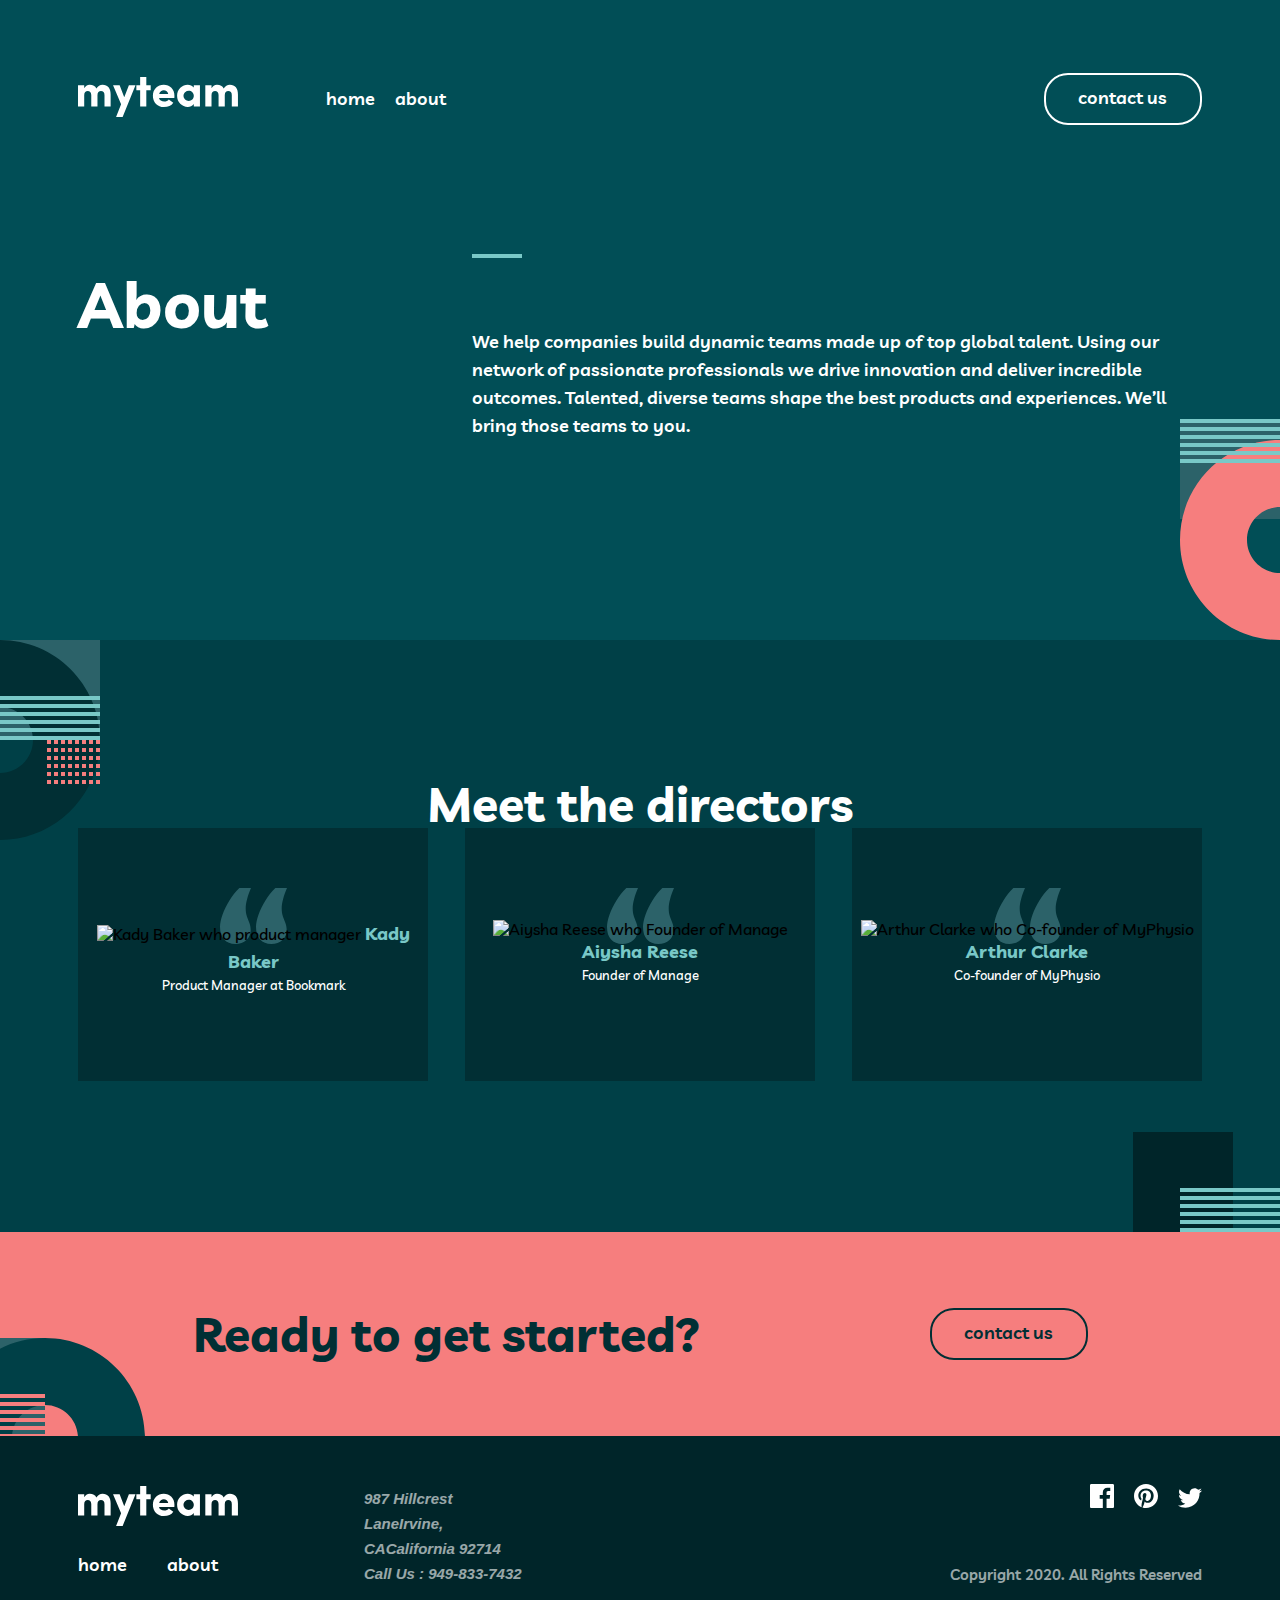
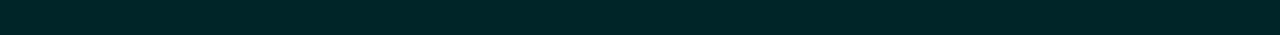
==== about.html @ ff675534 "bg-image complete and add about page" ====
<!DOCTYPE html>
<html lang="en">
	<head>
		<meta charset="UTF-8" />
		<meta http-equiv="X-UA-Compatible" content="IE=edge" />
		<meta name="viewport" content="width=device-width, initial-scale=1.0" />
		<link rel="stylesheet" href="./css/main.css" />
		<title>About</title>
	</head>
	<body>
		<!-- HEADER -->

		<header class="site-header">
			<div class="container">
				<div class="header">
					<a href="#link" class="header-logo-link"
						><img
							src="./images/myteam.svg"
							width="160"
							height="40"
							alt="Site logo" /></a
					><img
						class="burger"
						src="./images/humburger.svg"
						alt="humburger"
					/><img
						class="closeMenu"
						src="./images/close-menu.svg"
						alt="close-menu"
					/>
					<div class="list-wrapper">
						<ul class="header-list toggle">
							<li class="header-item">
								<a class="link" href="./index.html" class="header-link-item">home </a>
							</li>
							<li class="header-item">
								<a class="link" href="./about.html" class="header-link-item">about </a>
							</li>
						</ul>
						<a href="#link" class="btn header-contact toggle">contact us</a>
					</div>
				</div>
			</div>
		</header>

		<!-- MAIN -->

		<main class="site-main">
			<section class="hero-section about__hero-section">
				<div class="container">
					<div class="hero about__hero">
						<h1 class="hero-title about__hero-title">About</h1>
						<div class="blok-text about__blok-text">
							<span class="line"></span>
							<p class="text about-text">
								We help companies build dynamic teams made up of top global talent. Using our network of passionate professionals we drive innovation and deliver incredible outcomes. Talented, diverse teams shape the best products and experiences. We’ll bring those teams to you.
							</p>
						</div>
					</div>
				</div>
			</section>
   <section class="contact-section about__contact-section">
				<div class="container">
					<div class="contact">
						<div class="contact__title">
							<h2>
								Meet the directors
							</h2>
						</div>
						<ul class="contact__list about__contact-list">
							<li class="contact__item about__contact-item">
								<img
									src="./images/oval.svg"
									width="62"
									height="62"
									alt="Kady Baker who product manager"
									class="contact__img"
								/>
								<strong class="contact__name">Kady Baker </strong>
								<p class="contact__subtext">Product Manager at Bookmark</p>
							</li>
							<li class="contact__item about__contact-item">
								<img
									src="./images/oval-1.svg"
									width="62"
									height="62"
									alt="Aiysha Reese who Founder of Manage"
									class="contact__img"
								/>
								<strong class="contact__name">Aiysha Reese </strong>
								<p class="contact__subtext">Founder of Manage</p>
							</li>
							<li class="contact__item about__contact-item">
								<img
									src="./images/oval-2.svg"
									width="62"
									height="62"
									alt="Arthur Clarke who Co-founder of MyPhysio"
									class="contact__img"
								/>
								<strong class="contact__name">Arthur Clarke</strong>
								<p class="contact__subtext">Co-founder of MyPhysio</p>
							</li>
						</ul>
					</div>
				</div>
			</section>
			<!-- <section class="team-section">
				<div class="container">
					<div class="team">
						<div class="team__top"><span class="line"></span></div>
						<div class="team__content">
							<div class="team__title">
								<h2>Build & manage distributed teams like no one else.</h2>
							</div>
							<ul class="team__list">
								<li class="team__item">
									<h3>Experienced Individuals</h3>
									<p>
										Our network is made up of highly experienced professionals
										who are passionate about what they do.
									</p>
								</li>
								<li class="team__item">
									<h3>Easy to Implement</h3>
									<p>
										Our processes have been refined over years of implementation
										meaning our teams always deliver.
									</p>
								</li>
								<li class="team__item">
									<h3>Enhanced Productivity</h3>
									<p>
										Our customized platform with in-built analytics helps you
										manage your distributed teams.
									</p>
								</li>
							</ul>
						</div>
					</div>
				</div>
			</section> -->
			
			<section class="aside-section">
				<div class="container">
					<div class="aside">
						<h2 class="aside__title">Ready to get started?</h2>
						<a href="#link" class="btn-black aside__btn">contact us</a>
					</div>
				</div>
			</section>
		</main>

		<!-- FOOTER -->

		<footer class="site-footer">
			<div class="container">
				<div class="footer">
					<div class="footer__content">
						<div class="footer__logotip-wrapper">
							<img
								src="./images/myteam.svg"
								alt="Footer logo"
								class="footer-logo"
							/>
							<div class="footer__p-wrapper">
								<a class="link" href="#link">home</a>
								<a class="link" href="#link">about</a>
							</div>
						</div>
						<address>
							987 Hillcrest LaneIrvine, <br />
							CACalifornia 92714 <br />
							Call Us :
							<a href="tel: +949-833-7432">949-833-7432</a>
						</address>
					</div>

					<div class="footer__logo">
						<div class="logo__wrapper">
							<a href="#link" class="logo-link">
								<svg
									width="24"
									height="24"
									viewBox="0 0 24 24"
									xmlns="http://www.w3.org/2000/svg"
								>
									<path
										d="M22.675 0H1.325C0.593 0 0 0.593 0 1.325V22.676C0 23.407 0.593 24 1.325 24H12.82V14.706H9.692V11.084H12.82V8.413C12.82 5.313 14.713 3.625 17.479 3.625C18.804 3.625 19.942 3.724 20.274 3.768V7.008L18.356 7.009C16.852 7.009 16.561 7.724 16.561 8.772V11.085H20.148L19.681 14.707H16.561V24H22.677C23.407 24 24 23.407 24 22.675V1.325C24 0.593 23.407 0 22.675 0Z"
										fill="white"
									/>
								</svg>
							</a>
							<a href="#link" class="logo-link">
								<svg
									width="24"
									height="24"
									viewBox="0 0 24 24"
									xmlns="http://www.w3.org/2000/svg"
								>
									<path
										d="M12 0C5.373 0 0 5.372 0 12C0 17.084 3.163 21.426 7.627 23.174C7.522 22.225 7.427 20.769 7.669 19.733C7.887 18.796 9.076 13.768 9.076 13.768C9.076 13.768 8.717 13.049 8.717 11.986C8.717 10.318 9.684 9.072 10.888 9.072C11.911 9.072 12.406 9.841 12.406 10.762C12.406 11.791 11.751 13.33 11.412 14.757C11.129 15.951 12.011 16.926 13.189 16.926C15.322 16.926 16.961 14.677 16.961 11.431C16.961 8.558 14.897 6.549 11.949 6.549C8.535 6.549 6.531 9.11 6.531 11.756C6.531 12.787 6.928 13.894 7.424 14.494C7.522 14.613 7.536 14.718 7.507 14.839L7.174 16.199C7.121 16.419 7 16.466 6.772 16.36C5.273 15.662 4.336 13.471 4.336 11.711C4.336 7.926 7.086 4.449 12.265 4.449C16.428 4.449 19.663 7.416 19.663 11.38C19.663 15.516 17.056 18.844 13.436 18.844C12.22 18.844 11.077 18.213 10.686 17.466L9.938 20.319C9.667 21.362 8.936 22.669 8.446 23.465C9.57 23.812 10.763 24 12 24C18.627 24 24 18.627 24 12C24 5.372 18.627 0 12 0Z"
										fill="white"
									/>
								</svg>
							</a>
							<a href="#link" class="logo-link">
								<svg
									width="24"
									height="20"
									viewBox="0 0 24 20"
									xmlns="http://www.w3.org/2000/svg"
								>
									<path
										d="M24 2.55699C23.117 2.94899 22.168 3.21299 21.172 3.33199C22.189 2.72299 22.97 1.75799 23.337 0.607986C22.386 1.17199 21.332 1.58199 20.21 1.80299C19.313 0.845986 18.032 0.247986 16.616 0.247986C13.437 0.247986 11.101 3.21399 11.819 6.29299C7.728 6.08799 4.1 4.12799 1.671 1.14899C0.381 3.36199 1.002 6.25699 3.194 7.72299C2.388 7.69699 1.628 7.47599 0.965 7.10699C0.911 9.38799 2.546 11.522 4.914 11.997C4.221 12.185 3.462 12.229 2.69 12.081C3.316 14.037 5.134 15.46 7.29 15.5C5.22 17.123 2.612 17.848 0 17.54C2.179 18.937 4.768 19.752 7.548 19.752C16.69 19.752 21.855 12.031 21.543 5.10599C22.505 4.41099 23.34 3.54399 24 2.55699Z"
										fill="white"
									/>
								</svg>
							</a>
						</div>
						<p class="copyright">Copyright 2020. All Rights Reserved</p>
					</div>
				</div>
			</div>
		</footer>

		<script>
			let burger = document.querySelector(".burger");
			let closeMenu = document.querySelector(".closeMenu");
			let mobileMenu = document.querySelector(".list-wrapper");

			burger.onclick = function () {
				mobileMenu.classList.toggle("active");
				closeMenu.classList.toggle("closeMenu--active");
			};

			closeMenu.onclick = function () {
				mobileMenu.classList.toggle("active");
				closeMenu.classList.toggle("closeMenu--active");
			};
		</script>
	</body>
</html>
---- css/main.css ----
@font-face {
  font-family: "Livvic";
  font-style: normal;
  font-weight: 500;
  src: local(""), url("../fonts/livvic-v13-latin-500.woff2") format("woff2"), url("../fonts/livvic-v13-latin-500.woff") format("woff");
  /* Chrome 6+, Firefox 3.6+, IE 9+, Safari 5.1+ */
}
@font-face {
  font-family: "Livvic";
  font-style: normal;
  font-weight: 600;
  src: local(""), url("../fonts/livvic-v13-latin-600.woff2") format("woff2"), url("../fonts/livvic-v13-latin-600.woff") format("woff");
  /* Chrome 6+, Firefox 3.6+, IE 9+, Safari 5.1+ */
}
@font-face {
  font-family: "Livvic";
  font-style: normal;
  font-weight: 700;
  src: local(""), url("../fonts/livvic-v13-latin-700.woff2") format("woff2"), url("../fonts/livvic-v13-latin-700.woff") format("woff");
  /* Chrome 6+, Firefox 3.6+, IE 9+, Safari 5.1+ */
}
/*! normalize.css v8.0.1 | MIT License | github.com/necolas/normalize.css */
/* Document
   ========================================================================== */
/**
 * 1. Correct the line height in all browsers.
 * 2. Prevent adjustments of font size after orientation changes in iOS.
 */
html {
  line-height: 1.15; /* 1 */
  -webkit-text-size-adjust: 100%; /* 2 */
}

/* Sections
   ========================================================================== */
/**
 * Remove the margin in all browsers.
 */
body {
  margin: 0;
}

/**
 * Render the `main` element consistently in IE.
 */
main {
  display: block;
}

/**
 * Correct the font size and margin on `h1` elements within `section` and
 * `article` contexts in Chrome, Firefox, and Safari.
 */
h1 {
  font-size: 2em;
  margin: 0.67em 0;
}

/* Grouping content
   ========================================================================== */
/**
 * 1. Add the correct box sizing in Firefox.
 * 2. Show the overflow in Edge and IE.
 */
hr {
  box-sizing: content-box; /* 1 */
  height: 0; /* 1 */
  overflow: visible; /* 2 */
}

/**
 * 1. Correct the inheritance and scaling of font size in all browsers.
 * 2. Correct the odd `em` font sizing in all browsers.
 */
pre {
  font-family: monospace, monospace; /* 1 */
  font-size: 1em; /* 2 */
}

/* Text-level semantics
   ========================================================================== */
/**
 * Remove the gray background on active links in IE 10.
 */
a {
  background-color: transparent;
}

/**
 * 1. Remove the bottom border in Chrome 57-
 * 2. Add the correct text decoration in Chrome, Edge, IE, Opera, and Safari.
 */
abbr[title] {
  border-bottom: none; /* 1 */
  text-decoration: underline; /* 2 */
  -webkit-text-decoration: underline dotted;
          text-decoration: underline dotted; /* 2 */
}

/**
 * Add the correct font weight in Chrome, Edge, and Safari.
 */
b,
strong {
  font-weight: bolder;
}

/**
 * 1. Correct the inheritance and scaling of font size in all browsers.
 * 2. Correct the odd `em` font sizing in all browsers.
 */
code,
kbd,
samp {
  font-family: monospace, monospace; /* 1 */
  font-size: 1em; /* 2 */
}

/**
 * Add the correct font size in all browsers.
 */
small {
  font-size: 80%;
}

/**
 * Prevent `sub` and `sup` elements from affecting the line height in
 * all browsers.
 */
sub,
sup {
  font-size: 75%;
  line-height: 0;
  position: relative;
  vertical-align: baseline;
}

sub {
  bottom: -0.25em;
}

sup {
  top: -0.5em;
}

/* Embedded content
   ========================================================================== */
/**
 * Remove the border on images inside links in IE 10.
 */
img {
  border-style: none;
}

/* Forms
   ========================================================================== */
/**
 * 1. Change the font styles in all browsers.
 * 2. Remove the margin in Firefox and Safari.
 */
button,
input,
optgroup,
select,
textarea {
  font-family: inherit; /* 1 */
  font-size: 100%; /* 1 */
  line-height: 1.15; /* 1 */
  margin: 0; /* 2 */
}

/**
 * Show the overflow in IE.
 * 1. Show the overflow in Edge.
 */
button,
input { /* 1 */
  overflow: visible;
}

/**
 * Remove the inheritance of text transform in Edge, Firefox, and IE.
 * 1. Remove the inheritance of text transform in Firefox.
 */
button,
select { /* 1 */
  text-transform: none;
}

/**
 * Correct the inability to style clickable types in iOS and Safari.
 */
button,
[type=button],
[type=reset],
[type=submit] {
  -webkit-appearance: button;
}

/**
 * Remove the inner border and padding in Firefox.
 */
button::-moz-focus-inner,
[type=button]::-moz-focus-inner,
[type=reset]::-moz-focus-inner,
[type=submit]::-moz-focus-inner {
  border-style: none;
  padding: 0;
}

/**
 * Restore the focus styles unset by the previous rule.
 */
button:-moz-focusring,
[type=button]:-moz-focusring,
[type=reset]:-moz-focusring,
[type=submit]:-moz-focusring {
  outline: 1px dotted ButtonText;
}

/**
 * Correct the padding in Firefox.
 */
fieldset {
  padding: 0.35em 0.75em 0.625em;
}

/**
 * 1. Correct the text wrapping in Edge and IE.
 * 2. Correct the color inheritance from `fieldset` elements in IE.
 * 3. Remove the padding so developers are not caught out when they zero out
 *    `fieldset` elements in all browsers.
 */
legend {
  box-sizing: border-box; /* 1 */
  color: inherit; /* 2 */
  display: table; /* 1 */
  max-width: 100%; /* 1 */
  padding: 0; /* 3 */
  white-space: normal; /* 1 */
}

/**
 * Add the correct vertical alignment in Chrome, Firefox, and Opera.
 */
progress {
  vertical-align: baseline;
}

/**
 * Remove the default vertical scrollbar in IE 10+.
 */
textarea {
  overflow: auto;
}

/**
 * 1. Add the correct box sizing in IE 10.
 * 2. Remove the padding in IE 10.
 */
[type=checkbox],
[type=radio] {
  box-sizing: border-box; /* 1 */
  padding: 0; /* 2 */
}

/**
 * Correct the cursor style of increment and decrement buttons in Chrome.
 */
[type=number]::-webkit-inner-spin-button,
[type=number]::-webkit-outer-spin-button {
  height: auto;
}

/**
 * 1. Correct the odd appearance in Chrome and Safari.
 * 2. Correct the outline style in Safari.
 */
[type=search] {
  -webkit-appearance: textfield; /* 1 */
  outline-offset: -2px; /* 2 */
}

/**
 * Remove the inner padding in Chrome and Safari on macOS.
 */
[type=search]::-webkit-search-decoration {
  -webkit-appearance: none;
}

/**
 * 1. Correct the inability to style clickable types in iOS and Safari.
 * 2. Change font properties to `inherit` in Safari.
 */
::-webkit-file-upload-button {
  -webkit-appearance: button; /* 1 */
  font: inherit; /* 2 */
}

/* Interactive
   ========================================================================== */
/*
 * Add the correct display in Edge, IE 10+, and Firefox.
 */
details {
  display: block;
}

/*
 * Add the correct display in all browsers.
 */
summary {
  display: list-item;
}

/* Misc
   ========================================================================== */
/**
 * Add the correct display in IE 10+.
 */
template {
  display: none;
}

/**
 * Add the correct display in IE 10.
 */
[hidden] {
  display: none;
}

* {
  margin: 0;
  padding: 0;
  box-sizing: border-box;
  transition: all 0.3s;
}

body {
  margin: 0;
  padding: 0;
  background-color: #014E56;
  font-family: "Livvic", sans-serif;
}

img {
  -o-object-fit: cover;
     object-fit: cover;
}

.visually-hidden {
  position: absolute;
  width: 1px;
  height: 1px;
  margin: -1px;
  padding: 0;
  overflow: hidden;
  border: 0;
  clip: rect(0 0 0 0);
}

.container {
  margin: 0 auto;
  padding: 0 20px;
  max-width: 1164px;
}

.site-header {
  padding: 73px 0 129px 0;
}

.header {
  display: flex;
  align-items: center;
  justify-content: space-between;
  position: relative;
}

.header-logo-link {
  display: block;
  margin-right: 48px;
}

.list-wrapper {
  display: flex;
  align-items: center;
  justify-content: space-between;
  width: 100%;
}

.burger,
.closeMenu {
  display: none;
}

.header-list {
  margin: 0;
  padding: 0;
  display: flex;
  list-style: none;
}

.header-item {
  margin-right: 20px;
}

.header-link-item {
  text-decoration: none;
  font-weight: 600;
  font-size: 18px;
  line-height: 28px;
  color: #FFFFFF;
}

.header-contact {
  padding: 9px 33px 11px 32px;
  text-decoration: none;
  font-weight: 600;
  font-size: 18px;
  line-height: 28px;
  color: #FFFFFF;
  border: 2px solid #FFFFFF;
  border-radius: 24px;
}

.btn:hover {
  background: #FFFFFF;
  border: 2px solid #FFFFFF;
  border-radius: 24px;
  color: #002529;
}

.btn-black:hover {
  background: #012F34;
  border: 2px solid #012F34;
  border-radius: 24px;
  color: #FFFFFF;
}

.header-item:first-child {
  margin-left: 40px;
}

@media screen and (max-width: 768px) {
  .site-header {
    padding: 64px 0 112px;
  }
  .container {
    padding: 0 40px;
  }
}
@media screen and (max-width: 600px) {
  .site-header {
    padding: 48px 0 80px;
  }
  .closeMenu--active {
    margin: auto 0;
    display: block;
    position: absolute;
    top: 0;
    bottom: 0;
    right: 0;
    z-index: 1;
  }
  .burger {
    display: block;
  }
  .burger--active {
    margin: auto 0;
    display: block;
    position: absolute;
    top: 0;
    bottom: 0;
    right: 0;
    z-index: 99;
  }
  .list-wrapper {
    display: none;
    justify-content: start;
  }
  .active {
    padding: 112px 48px;
    width: 255px;
    height: 100vh;
    display: flex;
    flex-direction: column;
    align-items: flex-start;
    position: absolute;
    top: -48px;
    right: -40px;
    background-color: #2C6269;
    box-shadow: -200px 0px 5px 100px rgba(0, 0, 0, 0.5);
  }
  .toggle {
    display: flex;
    flex-direction: column;
  }
  .header-item {
    margin: 0 0 36px;
  }
  .header-item:first-child {
    margin: 0px 0 24px;
  }
}
.hero-section {
  background-image: url(../../images/left.png);
  background-size: 200px 200px;
  background-position-x: -102px;
  background-position-y: top;
  background-repeat: no-repeat;
}

.hero {
  padding-bottom: 200px;
  background-image: url(../images/bottom.png);
  background-size: 358px 200px;
  background-position-x: right;
  background-position-y: 300px;
  display: flex;
  align-items: flex-end;
  justify-content: space-between;
  background-repeat: no-repeat;
}

.hero-title {
  margin-top: 0;
  margin-bottom: 0;
  font-weight: 700;
  font-size: 100px;
  line-height: 100px;
  color: #FFFFFF;
}

.hero-title span {
  color: #F67E7E;
}

.blok-text {
  max-width: 445px;
}

.line {
  margin-bottom: 70px;
  display: block;
  width: 50px;
  height: 4px;
  background-color: #79C8C7;
}

.text {
  margin: 0;
  font-weight: 600;
  font-size: 18px;
  line-height: 28px;
  color: #FFFFFF;
}

@media only screen and (max-width: 1030px) {
  .hero-section {
    background-image: none;
  }
  .hero {
    padding-bottom: 256px;
    text-align: center;
    flex-direction: column;
    align-items: center;
    background-position-y: 380px;
    background-position-x: center;
  }
  .hero-title {
    margin-bottom: 24px;
    font-size: 64px;
    line-height: 56px;
  }
  .blok-text {
    width: 457px;
  }
  .hero .text {
    font-size: 15px;
    line-height: 28px;
  }
  .line {
    display: none;
  }
}
@media only screen and (max-width: 555px) {
  .hero {
    background-position-y: 355px;
    background-size: 358px 200px;
  }
  .container {
    padding: 0 24px;
  }
  .blok-text {
    width: 100%;
  }
  .hero-title {
    font-size: 40px !important;
    line-height: 40px !important;
  }
  .hero .text {
    font-size: 15px !important;
    line-height: 28px !important;
  }
}
@media only screen and (max-width: 463px) {
  .hero {
    background-position-y: 380px;
    background-size: 85% 200px;
  }
}
@media only screen and (max-width: 368px) {
  .hero {
    background-position-y: 410px;
    background-size: 100% 200px;
  }
}
.about__hero-section {
  background-image: none;
  position: relative;
  z-index: -1;
}
.about__hero-section::before {
  content: "";
  width: 200px;
  height: 221px;
  position: absolute;
  bottom: 0;
  right: 0;
  background-image: url(../images/about-1.svg);
  background-position-x: 100px;
  background-repeat: no-repeat;
  z-index: -2;
}

.about__hero {
  background-image: none;
}

.about__hero-title {
  font-size: 64px;
  align-self: start;
}

.about__blok-text {
  max-width: 730px;
}

@media only screen and (max-width: 768px) {
  .about__hero-title {
    align-self: center;
  }
  .hero {
    padding-bottom: 112px;
  }
}
@media only screen and (max-width: 650px) {
  .about__hero-section::before {
    content: "";
    background-position-y: 100px;
  }
}
.team-section {
  position: relative;
  padding: 140px 0;
  background-color: #012f34;
  z-index: -2;
}

.team-section::after {
  z-index: -1;
  content: "";
  width: 200px;
  height: 244px;
  position: absolute;
  bottom: 0;
  right: 0;
  background-position-x: 100px;
  background-image: url(../images/team-bg.svg);
  background-repeat: no-repeat;
}

.team .line {
  margin-bottom: 54px;
  background: #F67E7E;
}

.team__title {
  width: 445px;
}
.team__title h2 {
  font-weight: 700;
  font-size: 48px;
  line-height: 48px;
  color: #FFFFFF;
}

.team__content {
  display: flex;
  justify-content: space-between;
}

.team__list {
  list-style: none;
}

.team__item {
  position: relative;
  width: 430px;
}
.team__item h3 {
  font-weight: 700;
  font-size: 18px;
  line-height: 28px;
  color: #F67E7E;
}
.team__item p {
  font-weight: 600;
  font-size: 15px;
  line-height: 25px;
  color: #FFFFFF;
}

.team__item:nth-child(1),
.team__item:nth-child(2) {
  margin-bottom: 32px;
}

.team__item p::before {
  margin-bottom: 32px;
  content: "";
  background-image: url(../../images/team1.svg);
  background-repeat: no-repeat;
  display: block;
  width: 72px;
  height: 72px;
  position: absolute;
  top: 0;
  left: -105px;
}

.team__item:nth-child(2) p::before {
  background-image: url(../../images/team2.svg);
}

.team__item:nth-child(3) p::before {
  background-image: url(../../images/team3.svg);
}

@media only screen and (max-width: 1000px) {
  .team-section {
    padding: 100px;
  }
  .team-section::after {
    top: 0;
  }
  .team .line {
    margin-bottom: 32px;
    display: block;
  }
  .team__title {
    margin-bottom: 64px;
    width: 100%;
  }
  .team__title h2 {
    font-size: 32px;
    line-height: 32px;
  }
  .team__content {
    flex-direction: column;
    align-items: flex-start;
  }
  .team__list {
    padding: 0 0 0 100px;
  }
  .team__item {
    width: 95%;
  }
  .team__item h3 {
    font-size: 18px;
    line-height: 28px;
  }
  .team__item p {
    font-size: 15px;
    line-height: 25px;
  }
}
@media only screen and (max-width: 650px) {
  .team-section {
    padding: 64px 0;
  }
  .container {
    padding: 0 24px;
  }
  .team__title {
    margin-bottom: 144px;
    width: 240px;
  }
  .team__list {
    padding: 0;
  }
  .team__item {
    margin: 0 auto;
    width: 80%;
    text-align: center;
  }
  .team__item + .team__item {
    margin-top: 136px !important;
  }
  .team__item p::before {
    top: -90px;
    left: 0;
    right: 0;
    margin: 0 auto;
  }
}
.contact-section {
  padding: 140px 0 151px;
  text-align: center;
  background-image: url(../images/contact-bg_1.svg);
  background-size: 147px 100px;
  background-repeat: no-repeat;
  background-position-y: top;
  background-position-x: left;
  position: relative;
  z-index: -1;
}

.contact-section::after {
  content: "";
  width: 200px;
  height: 200px;
  position: absolute;
  bottom: 0;
  right: 0;
  background-position-y: 100px;
  background-image: url(../images/contact-bg_2.svg);
  background-repeat: no-repeat;
  z-index: 99;
}

.contact__title {
  margin: 0 auto;
  max-width: 932px;
}
.contact__title h2 {
  font-weight: 700;
  font-size: 48px;
  line-height: 48px;
  color: #FFFFFF;
}
.contact__title h2 span {
  color: #79C8C7;
}

.contact__list {
  list-style: none;
  display: flex;
  align-items: center;
  justify-content: space-between;
}

.contact__item {
  padding-top: 92px;
  max-width: 350px;
  background-image: url(../images/quote.svg);
  background-size: 67px 56px;
  background-repeat: no-repeat;
  background-position-y: 60px;
  background-position-x: center;
}

.contact__text {
  margin-bottom: 24px;
  font-weight: 600;
  font-size: 15px;
  line-height: 25px;
  color: #FFFFFF;
}

.contact__name {
  margin-bottom: 2px;
  font-weight: 700;
  font-size: 18px;
  line-height: 28px;
  color: #79C8C7;
}

.contact__subtext {
  margin-bottom: 32px;
  font-weight: 500;
  font-size: 13px;
  line-height: 18px;
  color: #FFFFFF;
}

@media only screen and (max-width: 1000px) {
  .contact-section::after {
    content: "";
    width: 200px;
    height: 200px;
    position: absolute;
    bottom: 0;
    right: 0;
    background-position-y: 100px;
    background-image: url(../images/contact-bg_2.svg);
    background-repeat: no-repeat;
    z-index: 99;
  }
}
@media only screen and (max-width: 768px) {
  .contact-section {
    padding: 100px 0;
  }
  .contact__title {
    max-width: 573px;
    margin-bottom: 84px;
  }
  .contact__title h2 {
    font-size: 32px;
    line-height: 32px;
  }
  .contact__list {
    flex-direction: column;
  }
  .contact__item {
    max-width: 573px;
    margin-bottom: 84px;
  }
  .contact__item:last-child {
    margin-bottom: 0;
  }
  .contact__text,
.contact__subtext {
    margin-bottom: 16px;
  }
}
@media only screen and (max-width: 500px) {
  .contact-section {
    padding: 140px 0 164px;
  }
  .contact__title {
    max-width: 327px;
  }
}
.about__contact-section {
  background-color: #004047;
  background-image: url(../images/about-2.svg);
  background-size: 200px 200px;
  background-position-x: -100px;
  position: relative;
}

.about__contact-section::after {
  content: "";
  width: 147px;
  position: absolute;
  bottom: 0;
  right: 0;
  background-image: url(../images/contact-bg_1.svg);
  background-repeat: no-repeat;
}

.about__contact-list {
  flex-wrap: wrap;
}

.about__contact-item {
  width: 350px;
  height: 253px;
  background-color: #012F34;
}

.aside-section {
  background-color: #F67E7E;
  padding: 76px 0;
  background-image: url(../images/aside-bg.svg);
  background-size: 200px 244px;
  background-repeat: no-repeat;
  background-position-y: 62px;
  background-position-x: -55px;
}

.aside {
  display: flex;
  align-items: center;
  justify-content: space-around;
}

.aside__title {
  font-weight: 700;
  font-size: 48px;
  line-height: 48px;
  color: #012F34;
}

.aside__btn {
  padding: 9px 33px 11px 32px;
  text-decoration: none;
  font-weight: 600;
  font-size: 18px;
  line-height: 28px;
  color: #012F34;
  border: 2px solid #012F34;
  border-radius: 24px;
}

@media only screen and (max-width: 1010px) {
  .aside-section {
    background-position-y: 85px;
  }
}
@media only screen and (max-width: 768px) {
  .aside-section {
    padding: 84px 58px;
    background-position-y: 100px;
  }
  .aside__title {
    font-size: 32px;
    line-height: 32px;
  }
}
@media only screen and (max-width: 700px) {
  .aside-section {
    padding: 84px 0px;
    background-position-y: 155px;
  }
  .aside {
    flex-direction: column;
  }
  .aside__title {
    margin-bottom: 24px;
  }
}
@media only screen and (max-width: 383px) {
  .aside-section {
    background-position-y: 188px;
  }
}
.site-footer {
  padding: 48px 0;
  background-color: #002529;
}

.footer {
  display: flex;
  align-items: center;
  justify-content: space-between;
}

.footer__content {
  width: 450px;
  display: flex;
  justify-content: space-between;
}

.footer__logotip-wrapper {
  display: flex;
  flex-direction: column;
}
.footer__logotip-wrapper img {
  margin-bottom: 25px;
}

.footer__p-wrapper {
  display: flex;
  gap: 40px;
}

.link {
  display: inline-block;
  text-decoration: none;
  font-weight: 600;
  font-size: 18px;
  line-height: 28px;
  color: #FFFFFF;
}

.link:hover {
  color: #F67E7E;
}

address {
  width: 164px;
  font-weight: 600;
  font-family: "Livvik", sans-serif;
  font-size: 15px;
  line-height: 25px;
  color: #FFFFFF;
  mix-blend-mode: normal;
  opacity: 0.6;
}
address a {
  color: #FFFFFF;
  text-decoration: none;
}

.footer-logo {
  width: 160px;
  height: 40px;
}

.footer__logo {
  display: flex;
  flex-direction: column;
}

.logo-link + .logo-link {
  padding-left: 16px;
}

.logo__wrapper {
  margin-bottom: 51px;
  text-align: right;
}
.logo__wrapper a {
  text-decoration: none;
  display: inline-block;
}

.logo-link:hover path {
  fill: #F67E7E;
}

.copyright {
  font-weight: 600;
  font-size: 15px;
  line-height: 25px;
  color: #FFFFFF;
  mix-blend-mode: normal;
  opacity: 0.6;
}

@media only screen and (max-width: 768px) {
  .footer {
    flex-direction: column;
  }
  .footer__content {
    margin-bottom: 32px;
    width: 100%;
    justify-content: space-between;
  }
  .footer__logotip-wrapper {
    margin-bottom: 0;
  }
  .footer__p-wrapper {
    justify-content: space-between;
  }
  .footer-logo {
    width: 96px;
    height: 24px;
  }
  .footer__logo {
    width: 100%;
    justify-content: space-between;
    flex-direction: row;
  }
  .logo__wrapper {
    margin-bottom: 0;
  }
}
@media only screen and (max-width: 500px) {
  .site-footer {
    padding: 66px 0;
  }
  .footer {
    text-align: center;
    align-items: center;
  }
  .footer__content {
    flex-direction: column;
    margin-bottom: 32px;
    align-items: center;
  }
  .footer__logotip-wrapper {
    max-width: 140px;
    align-items: center;
    margin-bottom: 24px;
  }
  address {
    margin: 0 auto 40px;
  }
  .footer__p-wrapper {
    justify-content: space-between;
  }
  .footer__logo {
    align-items: center;
    flex-direction: column;
  }
  .logo__wrapper {
    margin-bottom: 16px;
  }
}/*# sourceMappingURL=main.css.map */
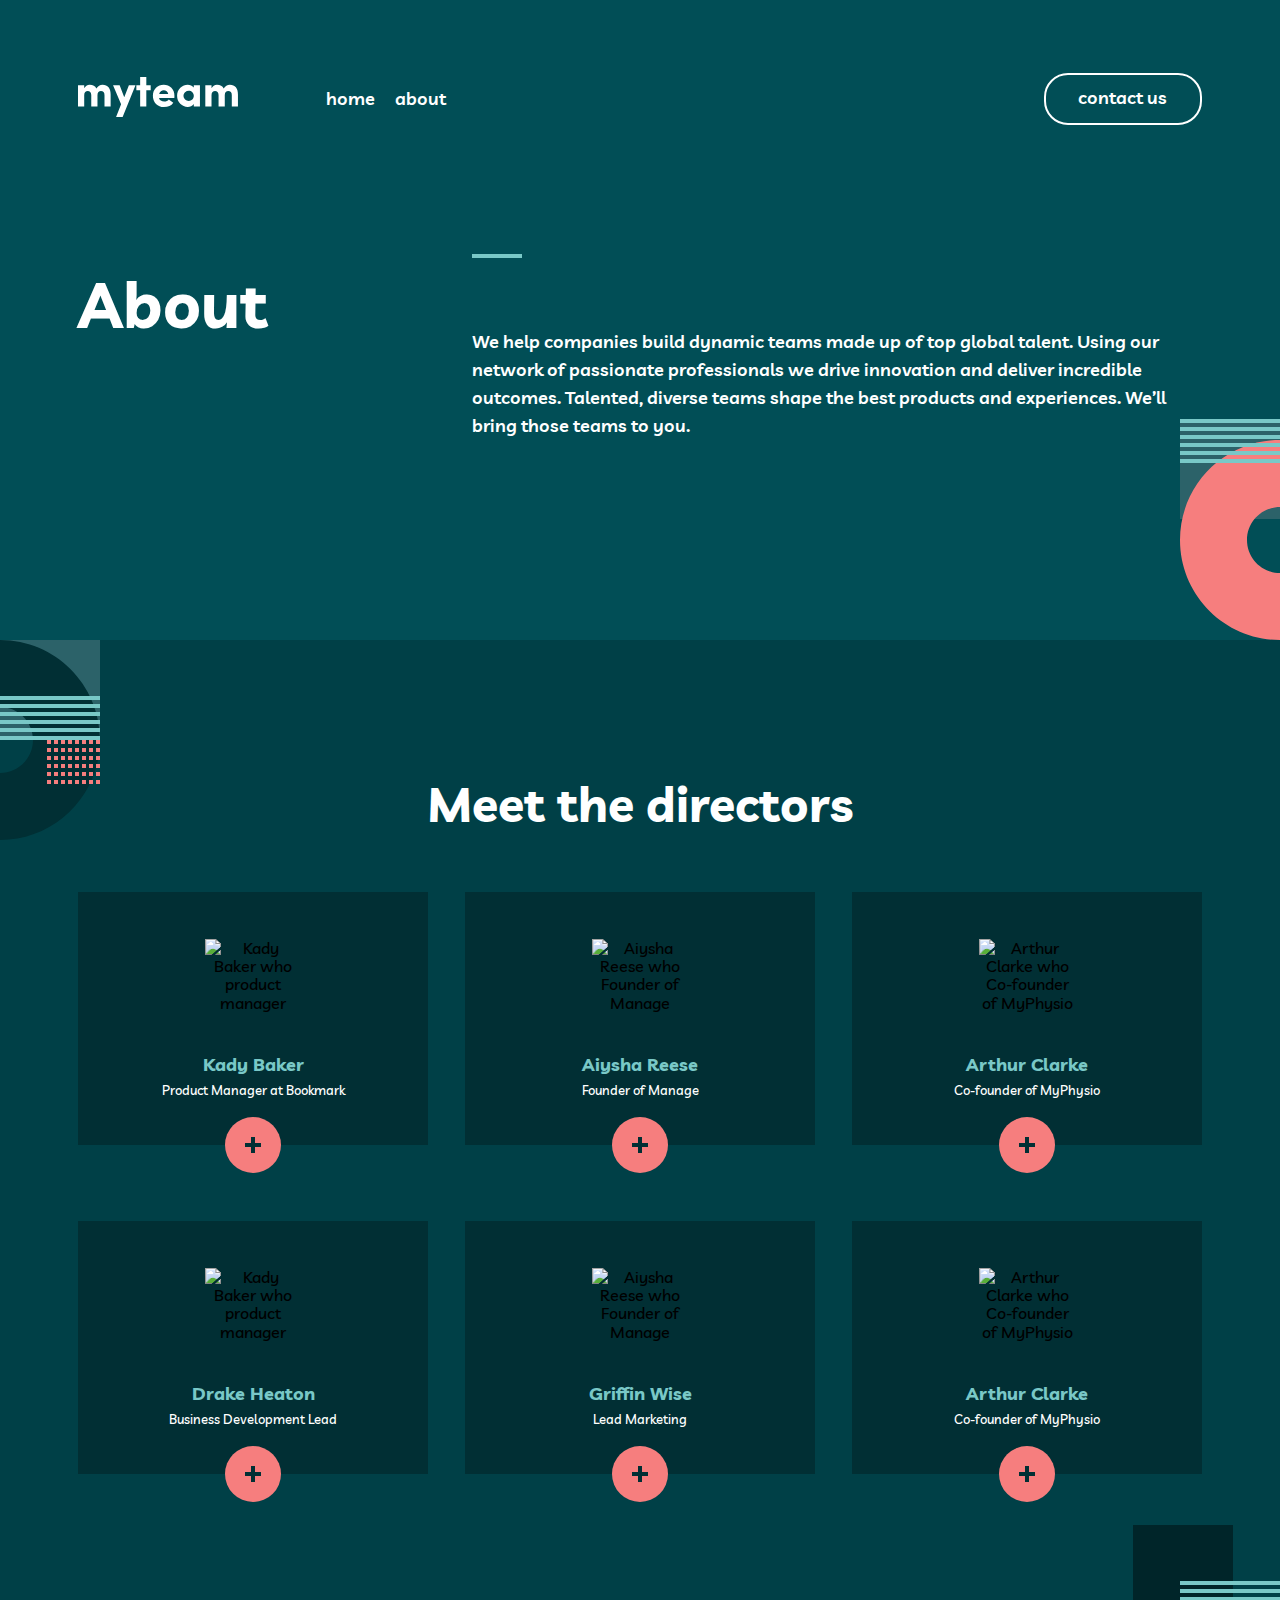
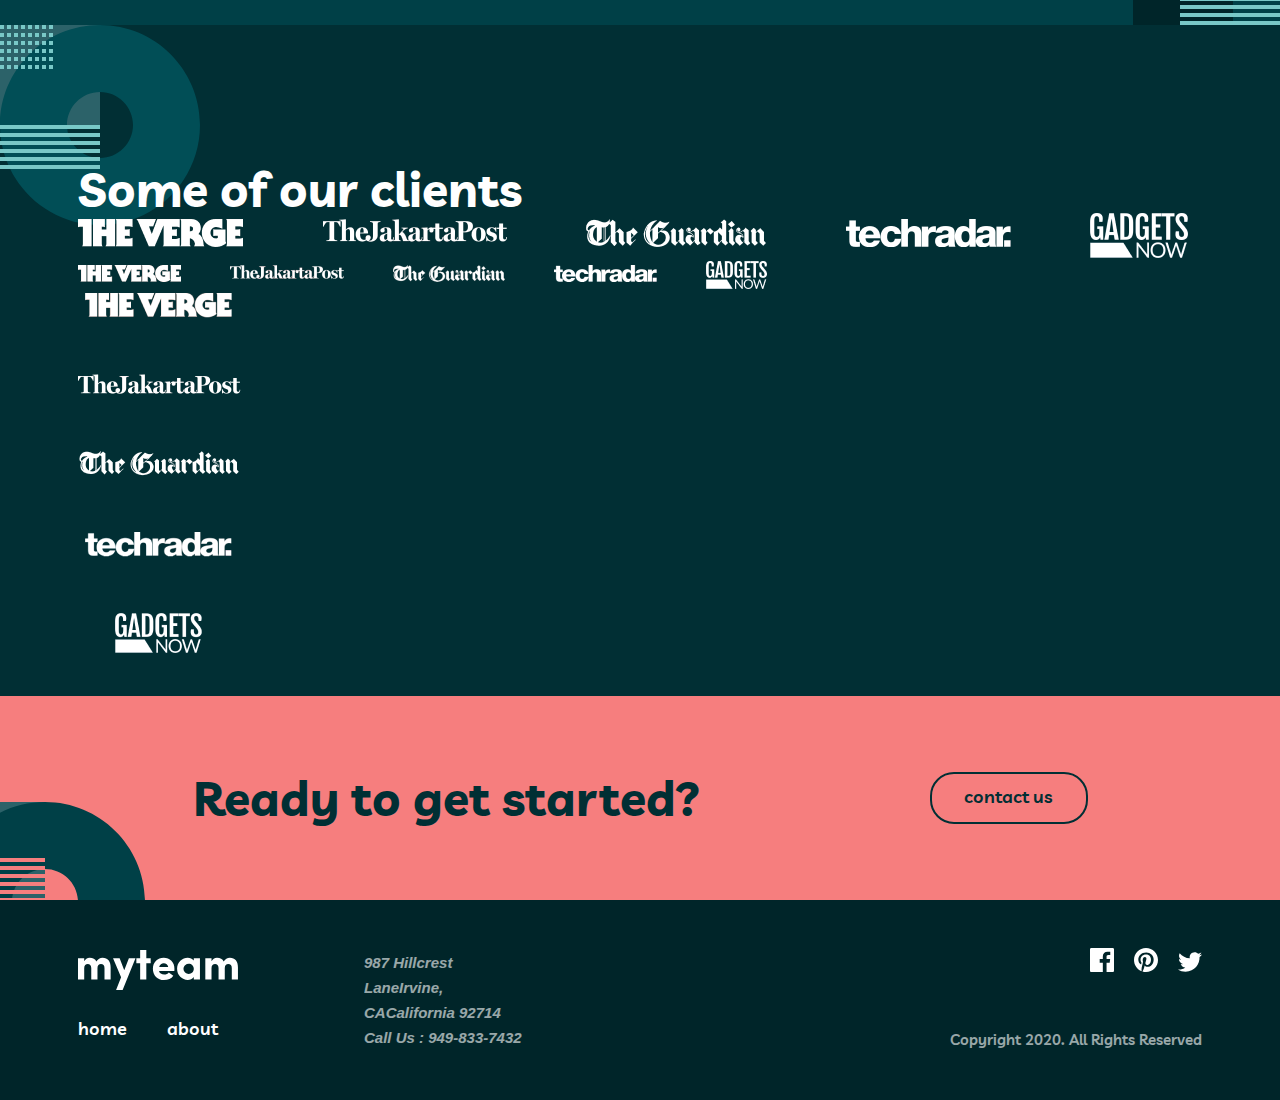
==== commit 7a838250: "update some files and about team bug" ====
--- a/about.html
+++ b/about.html
@@ -31,10 +31,14 @@
 					<div class="list-wrapper">
 						<ul class="header-list toggle">
 							<li class="header-item">
-								<a class="link" href="./index.html" class="header-link-item">home </a>
+								<a class="link" href="./index.html" class="header-link-item"
+									>home
+								</a>
 							</li>
 							<li class="header-item">
-								<a class="link" href="./about.html" class="header-link-item">about </a>
+								<a class="link" href="./about.html" class="header-link-item"
+									>about
+								</a>
 							</li>
 						</ul>
 						<a href="#link" class="btn header-contact toggle">contact us</a>
@@ -53,94 +57,256 @@
 						<div class="blok-text about__blok-text">
 							<span class="line"></span>
 							<p class="text about-text">
-								We help companies build dynamic teams made up of top global talent. Using our network of passionate professionals we drive innovation and deliver incredible outcomes. Talented, diverse teams shape the best products and experiences. We’ll bring those teams to you.
+								We help companies build dynamic teams made up of top global
+								talent. Using our network of passionate professionals we drive
+								innovation and deliver incredible outcomes. Talented, diverse
+								teams shape the best products and experiences. We’ll bring those
+								teams to you.
 							</p>
 						</div>
 					</div>
 				</div>
 			</section>
-   <section class="contact-section about__contact-section">
+			<section class="contact-section about__contact-section">
 				<div class="container">
 					<div class="contact">
-						<div class="contact__title">
-							<h2>
-								Meet the directors
-							</h2>
+						<div class="contact__title about__contact__title">
+							<h2>Meet the directors</h2>
 						</div>
 						<ul class="contact__list about__contact-list">
 							<li class="contact__item about__contact-item">
 								<img
 									src="./images/oval.svg"
-									width="62"
-									height="62"
+									width="96"
+									height="96"
 									alt="Kady Baker who product manager"
 									class="contact__img"
 								/>
-								<strong class="contact__name">Kady Baker </strong>
-								<p class="contact__subtext">Product Manager at Bookmark</p>
+								<strong class="contact__name about__contact__name"
+									>Kady Baker
+								</strong>
+								<p class="contact__subtext about__contact__subtext">
+									Product Manager at Bookmark
+								</p>
+								<svg
+									class="plus"
+									width="56"
+									height="56"
+									viewBox="0 0 56 56"
+									xmlns="http://www.w3.org/2000/svg"
+								>
+									<circle
+										class="plus-hover"
+										cx="28"
+										cy="28"
+										r="28"
+										fill="#F67E7E"
+									/>
+									<path
+										fill-rule="evenodd"
+										clip-rule="evenodd"
+										d="M30 20H26V26H20V30H26V36H30V30H36V26H30V20Z"
+										fill="#012F34"
+									/>
+								</svg>
 							</li>
 							<li class="contact__item about__contact-item">
 								<img
 									src="./images/oval-1.svg"
-									width="62"
-									height="62"
+									width="96"
+									height="96"
 									alt="Aiysha Reese who Founder of Manage"
 									class="contact__img"
 								/>
-								<strong class="contact__name">Aiysha Reese </strong>
-								<p class="contact__subtext">Founder of Manage</p>
+								<strong class="contact__name about__contact__name"
+									>Aiysha Reese
+								</strong>
+								<p class="contact__subtext about__contact__subtext">
+									Founder of Manage
+								</p>
+								<svg
+									class="plus"
+									width="56"
+									height="56"
+									viewBox="0 0 56 56"
+									xmlns="http://www.w3.org/2000/svg"
+								>
+									<circle
+										class="plus-hover"
+										cx="28"
+										cy="28"
+										r="28"
+										fill="#F67E7E"
+									/>
+									<path
+										fill-rule="evenodd"
+										clip-rule="evenodd"
+										d="M30 20H26V26H20V30H26V36H30V30H36V26H30V20Z"
+										fill="#012F34"
+									/>
+								</svg>
 							</li>
 							<li class="contact__item about__contact-item">
 								<img
 									src="./images/oval-2.svg"
-									width="62"
-									height="62"
+									width="96"
+									height="96"
 									alt="Arthur Clarke who Co-founder of MyPhysio"
 									class="contact__img"
 								/>
-								<strong class="contact__name">Arthur Clarke</strong>
-								<p class="contact__subtext">Co-founder of MyPhysio</p>
+								<strong class="contact__name about__contact__name"
+									>Arthur Clarke</strong
+								>
+								<p class="contact__subtext about__contact__subtext">
+									Co-founder of MyPhysio
+								</p>
+								<svg
+									class="plus"
+									width="56"
+									height="56"
+									viewBox="0 0 56 56"
+									xmlns="http://www.w3.org/2000/svg"
+								>
+									<circle
+										class="plus-hover"
+										cx="28"
+										cy="28"
+										r="28"
+										fill="#F67E7E"
+									/>
+									<path
+										fill-rule="evenodd"
+										clip-rule="evenodd"
+										d="M30 20H26V26H20V30H26V36H30V30H36V26H30V20Z"
+										fill="#012F34"
+									/>
+								</svg>
+							</li>
+							<li class="contact__item about__contact-item">
+								<img
+									src="./images/oval-3.svg"
+									width="96"
+									height="96"
+									alt="Kady Baker who product manager"
+									class="contact__img"
+								/>
+								<strong class="contact__name about__contact__name"
+									>Drake Heaton
+								</strong>
+								<p class="contact__subtext about__contact__subtext">
+									Business Development Lead
+								</p>
+								<svg
+									class="plus"
+									width="56"
+									height="56"
+									viewBox="0 0 56 56"
+									xmlns="http://www.w3.org/2000/svg"
+								>
+									<circle
+										class="plus-hover"
+										cx="28"
+										cy="28"
+										r="28"
+										fill="#F67E7E"
+									/>
+									<path
+										fill-rule="evenodd"
+										clip-rule="evenodd"
+										d="M30 20H26V26H20V30H26V36H30V30H36V26H30V20Z"
+										fill="#012F34"
+									/>
+								</svg>
+							</li>
+							<li class="contact__item about__contact-item">
+								<img
+									src="./images/oval-4.svg"
+									width="96"
+									height="96"
+									alt="Aiysha Reese who Founder of Manage"
+									class="contact__img"
+								/>
+								<strong class="contact__name about__contact__name"
+									>Griffin Wise
+								</strong>
+								<p class="contact__subtext about__contact__subtext">
+									Lead Marketing
+								</p>
+								<svg
+									class="plus"
+									width="56"
+									height="56"
+									viewBox="0 0 56 56"
+									xmlns="http://www.w3.org/2000/svg"
+								>
+									<circle
+										class="plus-hover"
+										cx="28"
+										cy="28"
+										r="28"
+										fill="#F67E7E"
+									/>
+									<path
+										fill-rule="evenodd"
+										clip-rule="evenodd"
+										d="M30 20H26V26H20V30H26V36H30V30H36V26H30V20Z"
+										fill="#012F34"
+									/>
+								</svg>
+							</li>
+							<li class="contact__item about__contact-item">
+								<img
+									src="./images/oval.svg"
+									width="96"
+									height="96"
+									alt="Arthur Clarke who Co-founder of MyPhysio"
+									class="contact__img"
+								/>
+								<strong class="contact__name about__contact__name"
+									>Arthur Clarke</strong
+								>
+								<p class="contact__subtext about__contact__subtext">
+									Co-founder of MyPhysio
+								</p>
+								<svg
+									class="plus"
+									width="56"
+									height="56"
+									viewBox="0 0 56 56"
+									xmlns="http://www.w3.org/2000/svg"
+								>
+									<circle
+										class="plus-hover"
+										cx="28"
+										cy="28"
+										r="28"
+										fill="#F67E7E"
+									/>
+									<path
+										fill-rule="evenodd"
+										clip-rule="evenodd"
+										d="M30 20H26V26H20V30H26V36H30V30H36V26H30V20Z"
+										fill="#012F34"
+									/>
+								</svg>
 							</li>
 						</ul>
 					</div>
 				</div>
 			</section>
-			<!-- <section class="team-section">
+			<section class="team-section about__team-section">
 				<div class="container">
-					<div class="team">
-						<div class="team__top"><span class="line"></span></div>
-						<div class="team__content">
-							<div class="team__title">
-								<h2>Build & manage distributed teams like no one else.</h2>
-							</div>
-							<ul class="team__list">
-								<li class="team__item">
-									<h3>Experienced Individuals</h3>
-									<p>
-										Our network is made up of highly experienced professionals
-										who are passionate about what they do.
-									</p>
-								</li>
-								<li class="team__item">
-									<h3>Easy to Implement</h3>
-									<p>
-										Our processes have been refined over years of implementation
-										meaning our teams always deliver.
-									</p>
-								</li>
-								<li class="team__item">
-									<h3>Enhanced Productivity</h3>
-									<p>
-										Our customized platform with in-built analytics helps you
-										manage your distributed teams.
-									</p>
-								</li>
-							</ul>
+					<div class="team about__team">
+						<div class="team__title about__team-title">
+							<h2>Some of our clients</h2>
+       <img class="desktop" src="./images/desktop.png" alt="">
+       <img id="tablet" src="./images/tablet.png" alt="">
+       <img class="mobile" src="./images/mobile.png" alt="">
 						</div>
 					</div>
 				</div>
-			</section> -->
-			
+			</section>
+
 			<section class="aside-section">
 				<div class="container">
 					<div class="aside">
--- a/css/main.css
+++ b/css/main.css
@@ -814,6 +814,33 @@
     margin: 0 auto;
   }
 }
+.about__team-section {
+  padding-bottom: 40px;
+}
+
+.about__team-section::after {
+  background-image: url(../images/about-3.svg);
+  top: 0;
+  left: -100px;
+  width: 300px;
+  height: 200px;
+}
+
+.about__team-content {
+  align-items: center;
+  flex-direction: column;
+  gap: 70px;
+}
+
+.about__team-list {
+  display: flex;
+  gap: 50px;
+}
+
+.about__team-item {
+  width: 165px;
+}
+
 .contact-section {
   padding: 140px 0 151px;
   text-align: center;
@@ -836,7 +863,7 @@
   background-position-y: 100px;
   background-image: url(../images/contact-bg_2.svg);
   background-repeat: no-repeat;
-  z-index: 99;
+  z-index: 2;
 }
 
 .contact__title {
@@ -905,7 +932,7 @@
     background-position-y: 100px;
     background-image: url(../images/contact-bg_2.svg);
     background-repeat: no-repeat;
-    z-index: 99;
+    z-index: 2;
   }
 }
 @media only screen and (max-width: 768px) {
@@ -949,6 +976,7 @@
   background-size: 200px 200px;
   background-position-x: -100px;
   position: relative;
+  z-index: 1;
 }
 
 .about__contact-section::after {
@@ -961,16 +989,81 @@
   background-repeat: no-repeat;
 }
 
+.about__contact__title {
+  margin-bottom: 64px;
+}
+
 .about__contact-list {
   flex-wrap: wrap;
 }
 
 .about__contact-item {
+  padding-top: 0;
   width: 350px;
   height: 253px;
   background-color: #012F34;
-}
-
+  background-image: none;
+  display: flex;
+  flex-direction: column;
+  align-items: center;
+  justify-content: center;
+  position: relative;
+}
+
+.about__contact-item:nth-child(1),
+.about__contact-item:nth-child(2),
+.about__contact-item:nth-child(3) {
+  margin-bottom: 76px;
+}
+
+.plus {
+  position: absolute;
+  bottom: -28px;
+  cursor: pointer;
+}
+.plus:hover {
+  transform: rotate(45deg);
+}
+
+.plus-hover:hover {
+  fill: #79C8C7;
+}
+
+.about__contact-item::after:hover {
+  background-color: #fff;
+}
+
+.about__contact__name {
+  margin-top: 16px;
+}
+
+.about__contact__subtext {
+  margin-bottom: 0;
+}
+
+@media only screen and (max-width: 1100px) {
+  .about__contact-list {
+    justify-content: center;
+  }
+  .about__contact-item {
+    margin-bottom: 76px;
+    width: 40%;
+  }
+  .about__contact-item:nth-child(odd) {
+    margin-right: 30px;
+  }
+}
+@media only screen and (max-width: 769px) {
+  .about__contact-section {
+    padding-bottom: 128px;
+  }
+  .about__contact-item {
+    width: 100%;
+  }
+  .about__contact-item:nth-child(odd) {
+    margin-right: 0px;
+  }
+}
 .aside-section {
   background-color: #F67E7E;
   padding: 76px 0;
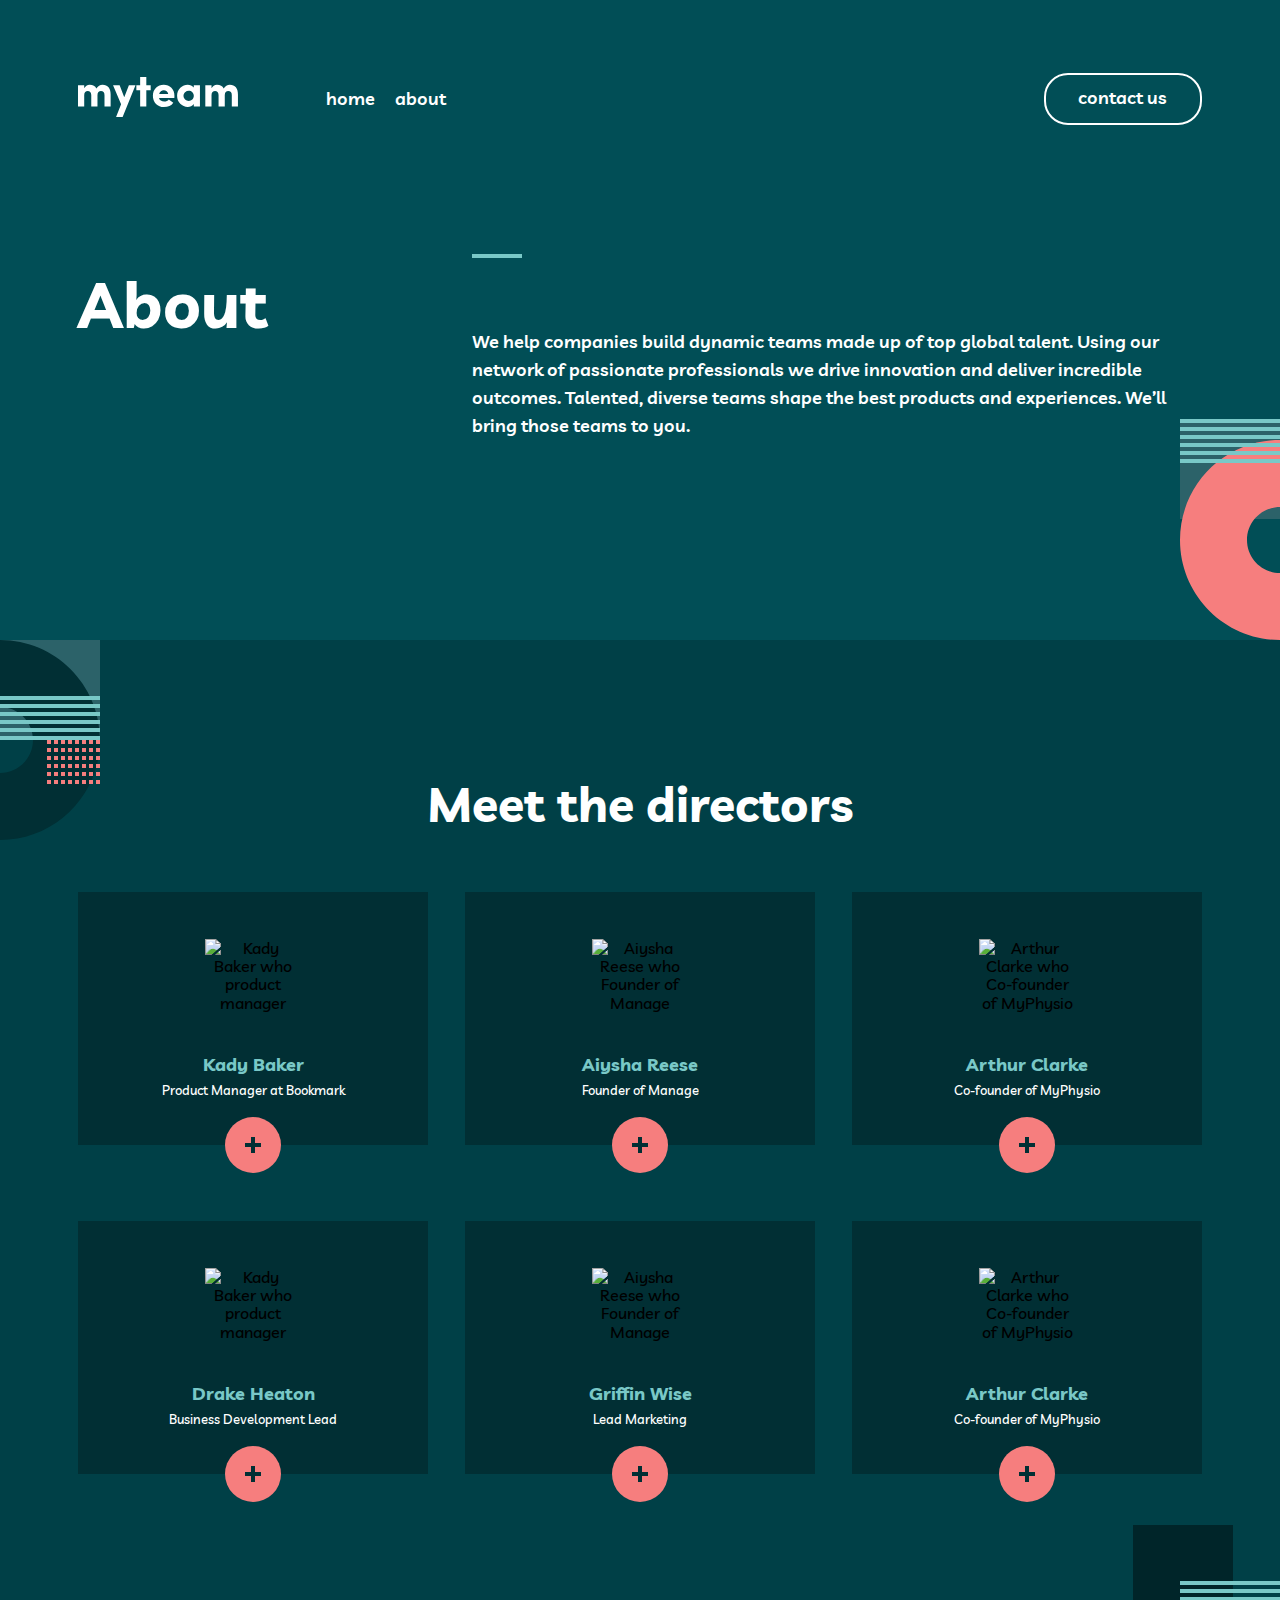
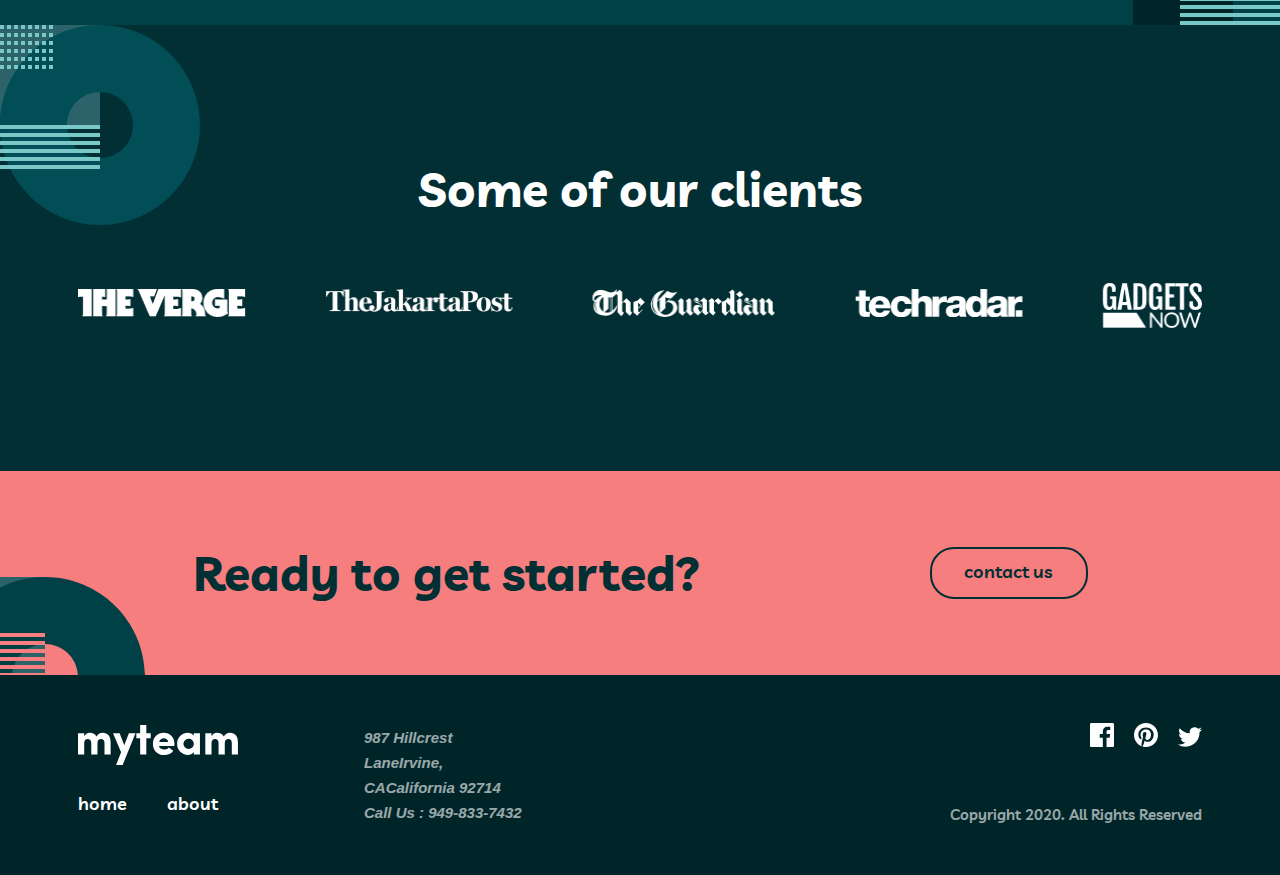
==== commit 49aea867: "Complete homework for n52-2-8" ====
--- a/about.html
+++ b/about.html
@@ -297,11 +297,11 @@
 			<section class="team-section about__team-section">
 				<div class="container">
 					<div class="team about__team">
-						<div class="team__title about__team-title">
-							<h2>Some of our clients</h2>
-       <img class="desktop" src="./images/desktop.png" alt="">
-       <img id="tablet" src="./images/tablet.png" alt="">
-       <img class="mobile" src="./images/mobile.png" alt="">
+						<div class="team__title about__content-wrapper">
+							<h2 class="about__team-title">Some of our clients</h2>
+       <img class="desktop" src="./images/desktop.png" alt="brand">
+       <img class="tablet" src="./images/tablet.png" alt="brand">
+       <img class="mobile" src="./images/mobile.png" alt="brand">
 						</div>
 					</div>
 				</div>
@@ -330,8 +330,8 @@
 								class="footer-logo"
 							/>
 							<div class="footer__p-wrapper">
-								<a class="link" href="#link">home</a>
-								<a class="link" href="#link">about</a>
+								<a class="link" href="./index.html">home</a>
+								<a class="link" href="./about.html">about</a>
 							</div>
 						</div>
 						<address>
--- a/css/main.css
+++ b/css/main.css
@@ -814,10 +814,6 @@
     margin: 0 auto;
   }
 }
-.about__team-section {
-  padding-bottom: 40px;
-}
-
 .about__team-section::after {
   background-image: url(../images/about-3.svg);
   top: 0;
@@ -826,21 +822,85 @@
   height: 200px;
 }
 
-.about__team-content {
-  align-items: center;
-  flex-direction: column;
-  gap: 70px;
-}
-
-.about__team-list {
-  display: flex;
-  gap: 50px;
-}
-
-.about__team-item {
-  width: 165px;
-}
-
+.about__team {
+  margin: 0 auto;
+}
+
+.about__content-wrapper {
+  width: 100%;
+}
+
+.desktop {
+  width: 100%;
+  height: 45px;
+}
+
+.about__team-title {
+  margin-bottom: 70px;
+  text-align: center;
+}
+
+.tablet,
+.mobile {
+  display: none;
+}
+
+@media only screen and (max-width: 1158px) {
+  .about__team-section {
+    padding: 140px 39px;
+  }
+  .desktop {
+    display: none;
+  }
+  .tablet {
+    display: block;
+    margin: 0 auto;
+    width: 100%;
+  }
+}
+@media only screen and (max-width: 975px) {
+  .about__content-wrapper {
+    margin-bottom: 0;
+  }
+}
+@media only screen and (max-width: 768px) {
+  .about__team-section {
+    padding: 100px 39px;
+  }
+  .about__team-section::after {
+    top: -100px;
+  }
+  .about__content-wrapper {
+    margin-bottom: 0;
+  }
+  .about__team-title {
+    margin-bottom: 52px;
+  }
+  .tablet {
+    display: block;
+  }
+}
+@media only screen and (max-width: 550px) {
+  .about__team-section {
+    padding: 88px 0;
+  }
+  .about__team-section::after {
+    left: -200px;
+  }
+  .about__content-wrapper {
+    margin-bottom: 0;
+  }
+  .about__team-title {
+    margin-bottom: 64px;
+  }
+  .tablet {
+    display: none;
+  }
+  .mobile {
+    display: block;
+    margin: 0 auto;
+  }
+}
 .contact-section {
   padding: 140px 0 151px;
   text-align: center;
